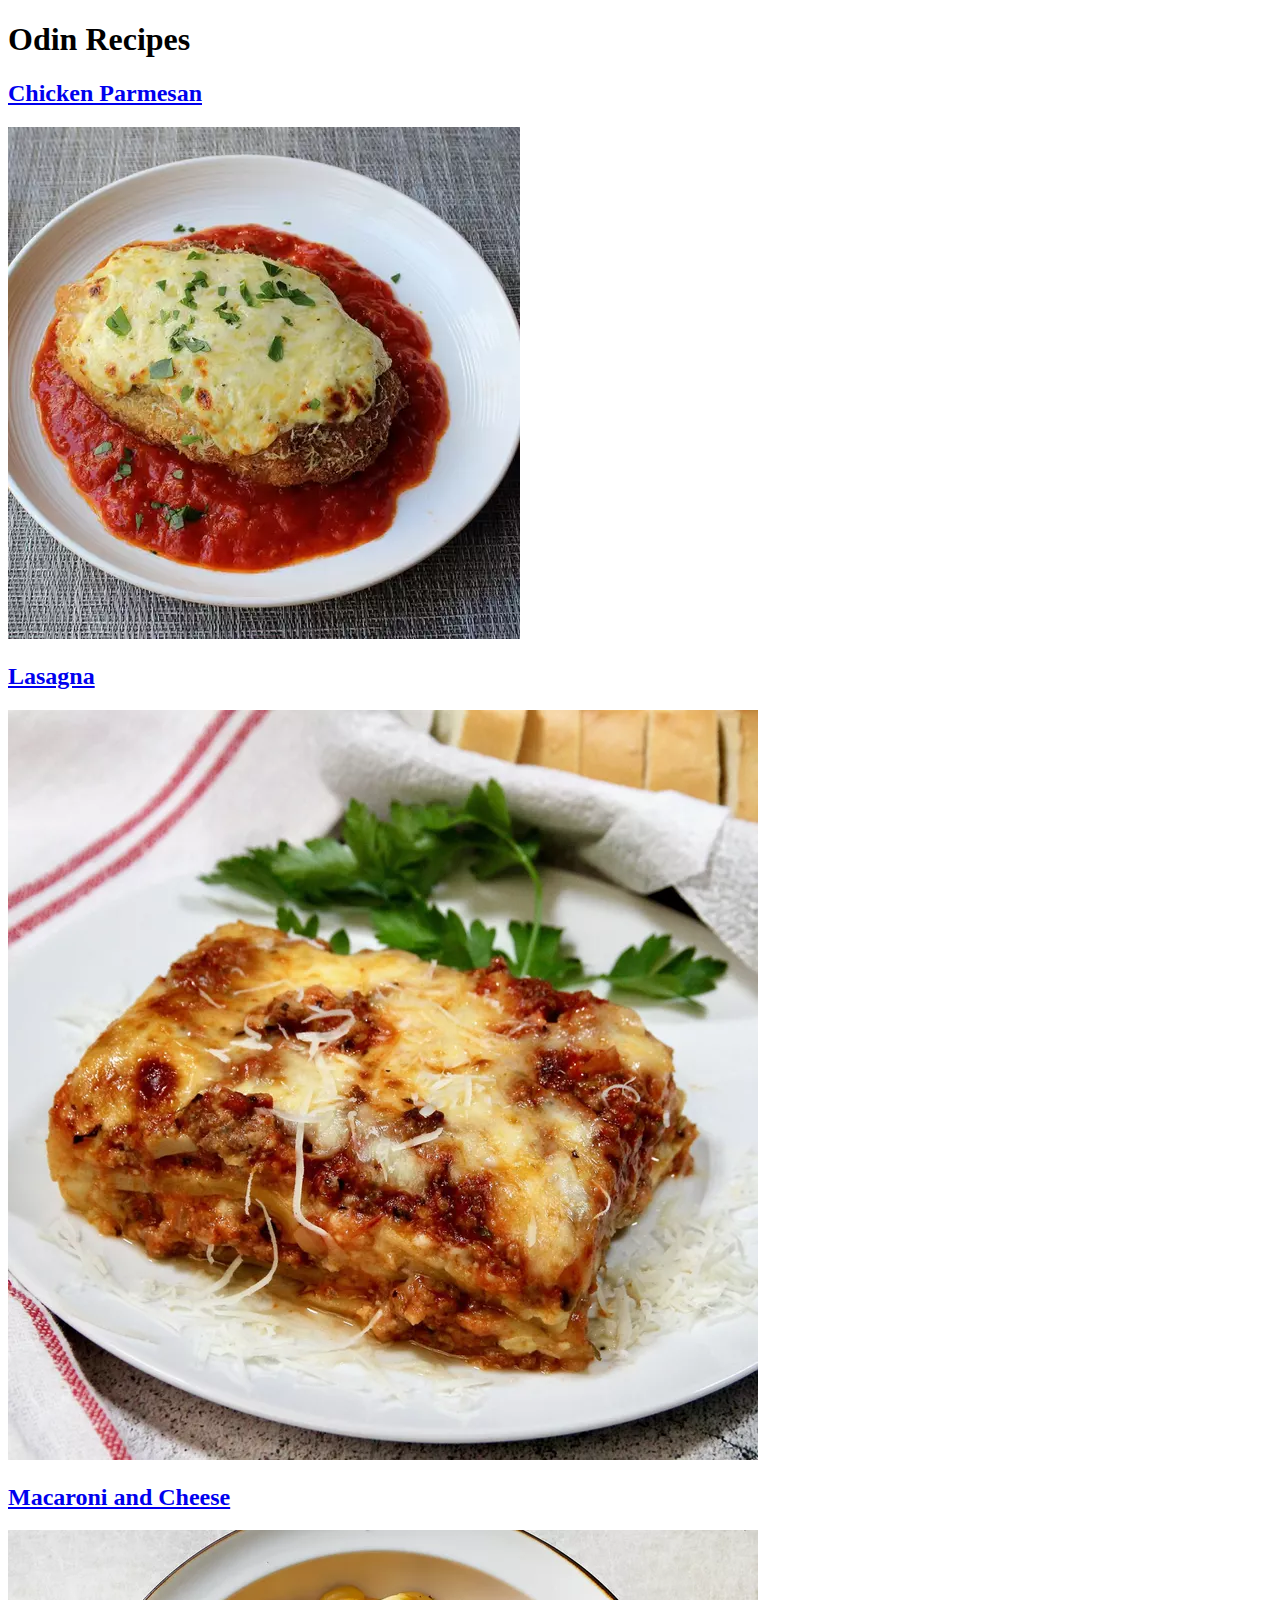
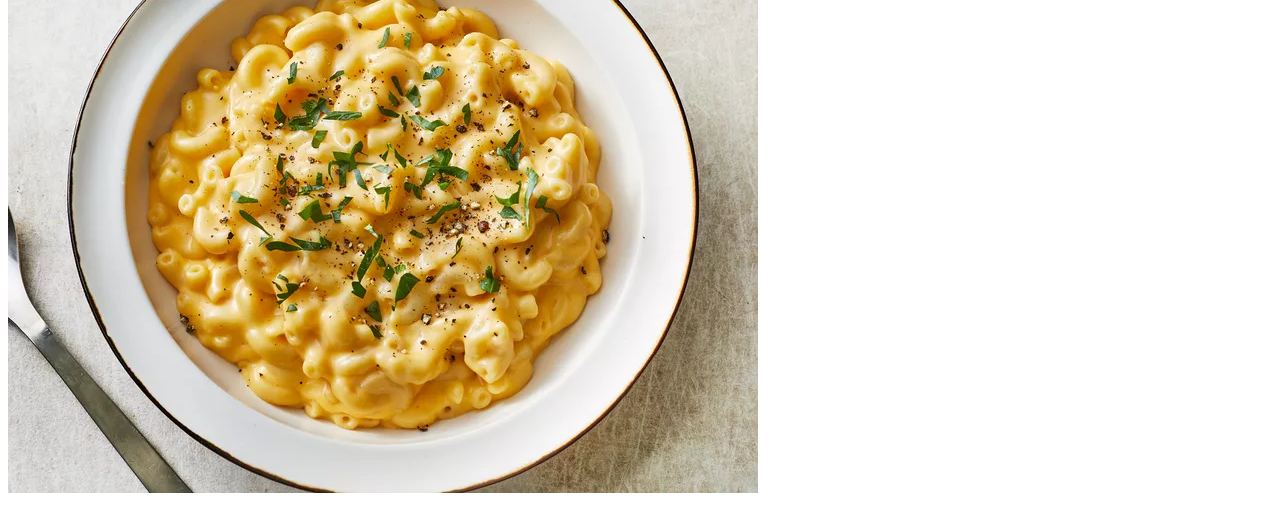
==== index.html @ 1448f5b3 "Added recipes and images folder. Created homepage and individual recipe pages" ====
<!DOCTYPE html>
<html lang="en">
<head>
    <meta charset="UTF-8">
    <meta name="viewport" content="width=device-width, initial-scale=1.0">
    <title>Odin Recipes</title>
</head>
<body>
    <h1>Odin Recipes</h1>
    
    <h2><a href="recipes/Chicken_Parmesan.html">Chicken Parmesan</a></h2>
    <img src="images/Chicken_Parmesan.webp" alt="Chicken Parmesan">
    
    <h2><a href="recipes/lasagna.html">Lasagna</a></h2>
    <img src="images/lasagna.webp" alt="Chicken Parmesan">
    
    <h2><a href="recipes/macaroni_and_cheese.html">Macaroni and Cheese</a></h2>
    <img src="images/macaroni_and_cheese.webp" alt="Chicken Parmesan">

</body>
</html>
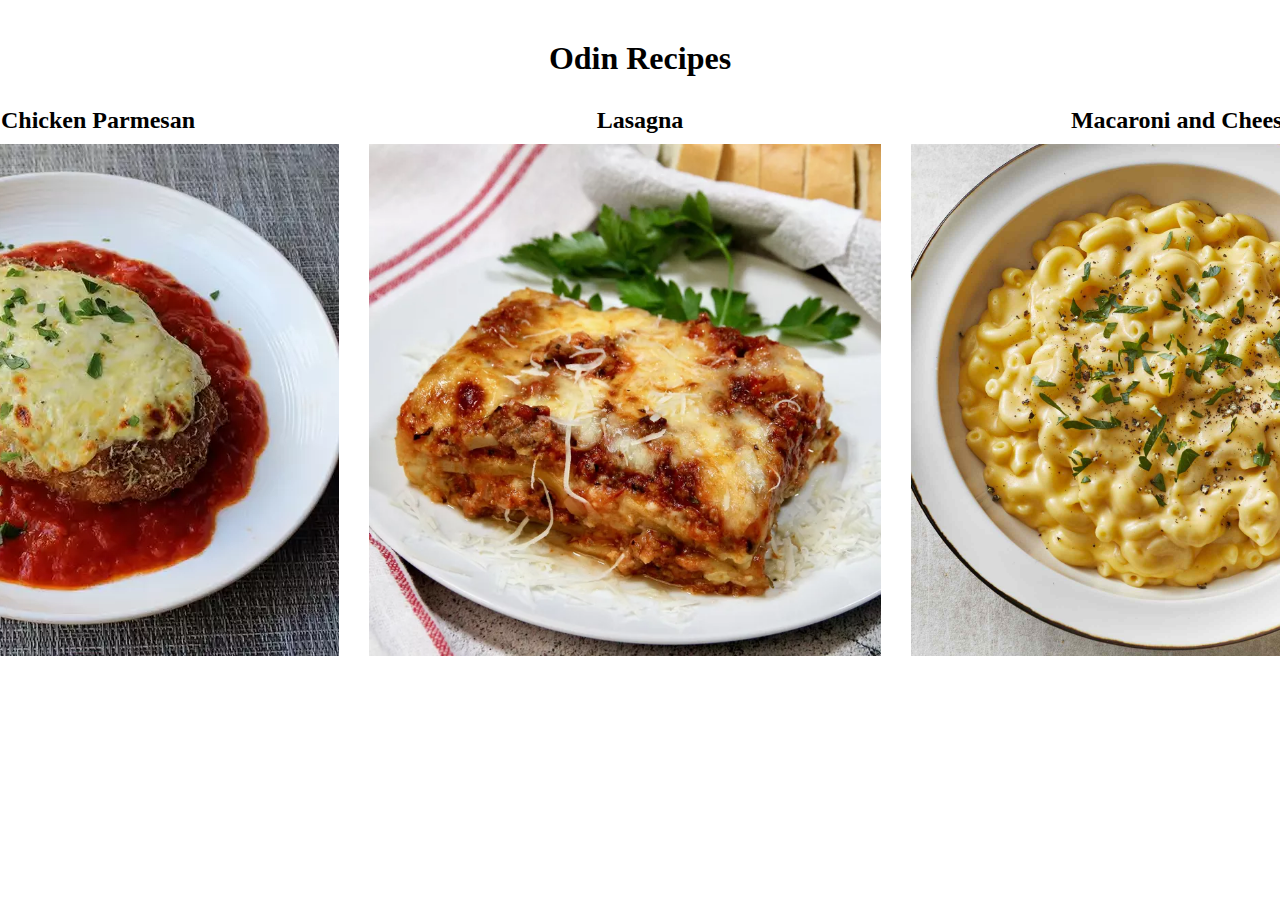
==== commit 7af6e545: "Added styling for the home recipes page. Swapped out mac and cheese image." ====
--- a/index.html
+++ b/index.html
@@ -3,19 +3,34 @@
 <head>
     <meta charset="UTF-8">
     <meta name="viewport" content="width=device-width, initial-scale=1.0">
+    <link rel="stylesheet" href="/css/style.css">
     <title>Odin Recipes</title>
 </head>
 <body>
     <h1>Odin Recipes</h1>
     
-    <h2><a href="recipes/Chicken_Parmesan.html">Chicken Parmesan</a></h2>
-    <img src="images/Chicken_Parmesan.webp" alt="Chicken Parmesan">
-    
-    <h2><a href="recipes/lasagna.html">Lasagna</a></h2>
-    <img src="images/lasagna.webp" alt="Chicken Parmesan">
-    
-    <h2><a href="recipes/macaroni_and_cheese.html">Macaroni and Cheese</a></h2>
-    <img src="images/macaroni_and_cheese.webp" alt="Chicken Parmesan">
+    <div class="recipes">
+        <div>
+            <a class="no-decor card" href="recipes/Chicken_Parmesan.html">
+                <h2>Chicken Parmesan</h2>
+                <img src="images/Chicken_Parmesan.webp" alt="Chicken Parmesan">
+            </a>
+        </div>
+
+        <div>
+            <a class="no-decor card" href="recipes/lasagna.html">
+                <h2>Lasagna</h2>
+                <img src="images/lasagna.webp" alt="Chicken Parmesan">
+            </a>
+        </div>
+
+        <div>
+            <a class="no-decor card" href="recipes/macaroni_and_cheese.html">
+                <h2>Macaroni and Cheese</h2>
+                <img src="images/macaroni_and_cheese.jpg" alt="Chicken Parmesan">
+            </a>
+        </div>
+    </div>
 
 </body>
 </html>--- a/css/style.css
+++ b/css/style.css
@@ -0,0 +1,36 @@
+* {
+    margin: 0;
+    padding: 0;
+}
+
+body {
+    text-align: center;
+    margin: 20px auto;
+}
+
+h1 {
+    padding: 20px 0px;
+}
+
+img {
+    height: auto;
+    width: 512px;
+}
+
+h2 {
+    padding: 10px;
+}
+
+.no-decor {
+    text-decoration: none;
+    color: black;
+}
+
+.recipes {
+    display: flex;
+    justify-content: center;
+}
+
+.card {
+    margin-right: 30px;
+}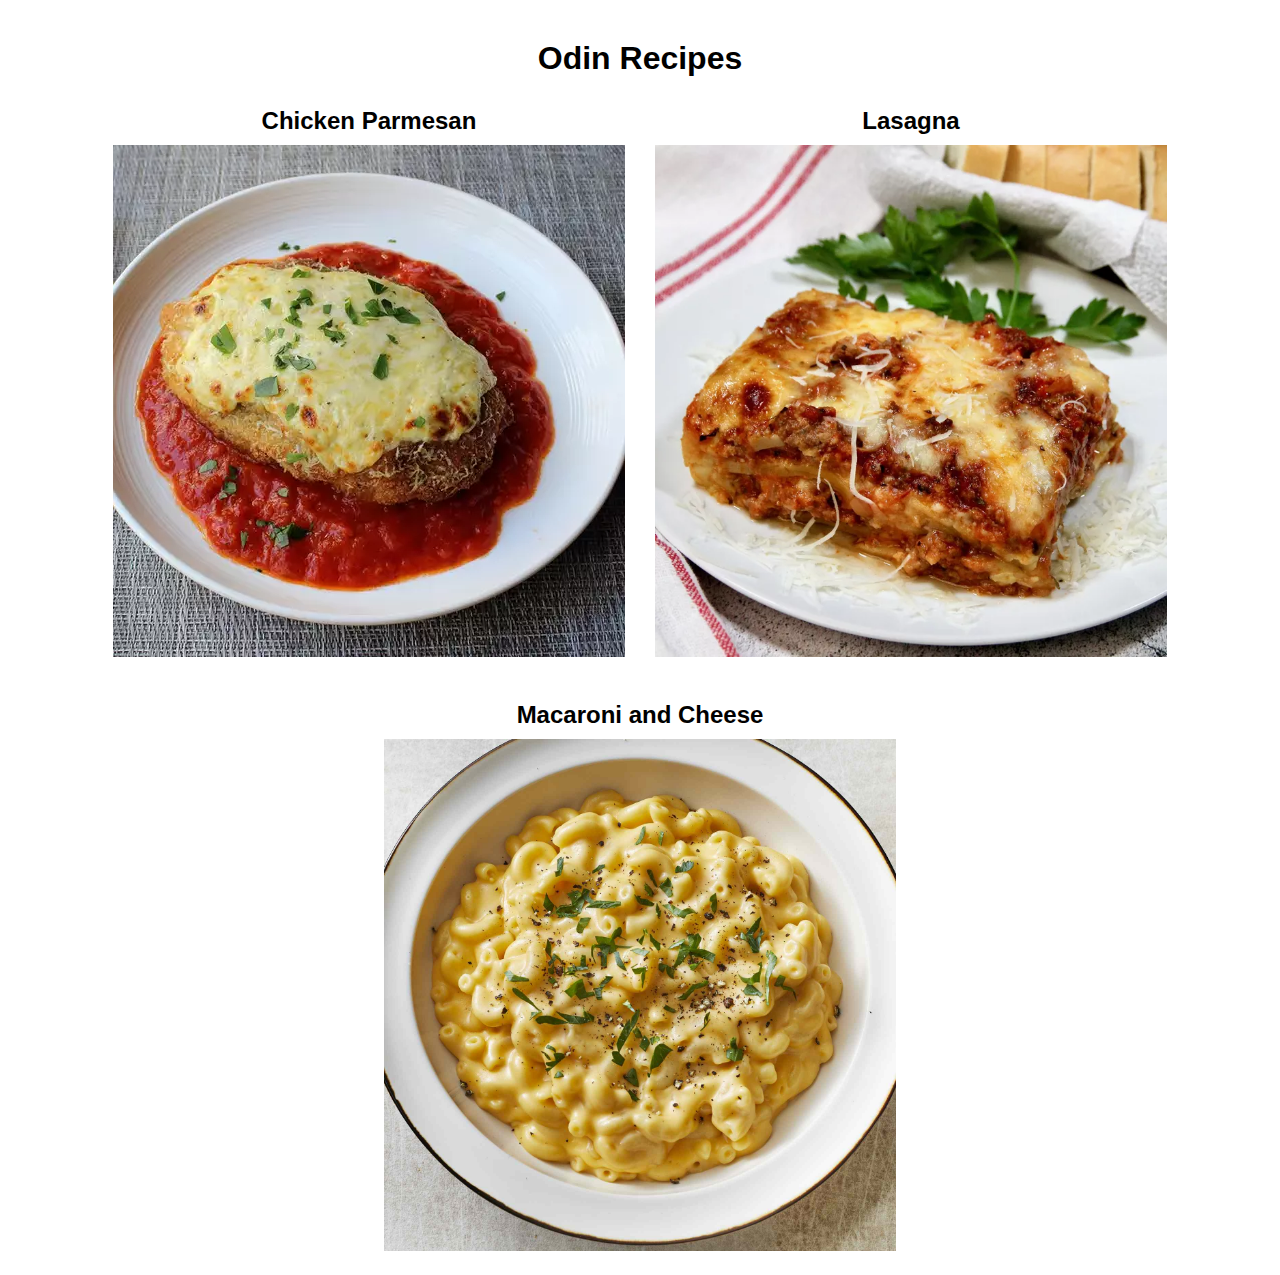
==== commit e9cc83ed: "Removed the margins between the recipe cards and replaced them with the gap rule." ====
--- a/index.html
+++ b/index.html
@@ -3,7 +3,7 @@
 <head>
     <meta charset="UTF-8">
     <meta name="viewport" content="width=device-width, initial-scale=1.0">
-    <link rel="stylesheet" href="/css/style.css">
+    <link rel="stylesheet" href="./css/style.css">
     <title>Odin Recipes</title>
 </head>
 <body>
--- a/css/style.css
+++ b/css/style.css
@@ -1,6 +1,7 @@
 * {
     margin: 0;
     padding: 0;
+    font-family: Verdana, Geneva, Tahoma, sans-serif;
 }
 
 body {
@@ -29,8 +30,6 @@
 .recipes {
     display: flex;
     justify-content: center;
-}
-
-.card {
-    margin-right: 30px;
+    flex-wrap: wrap;
+    gap: 30px;
 }